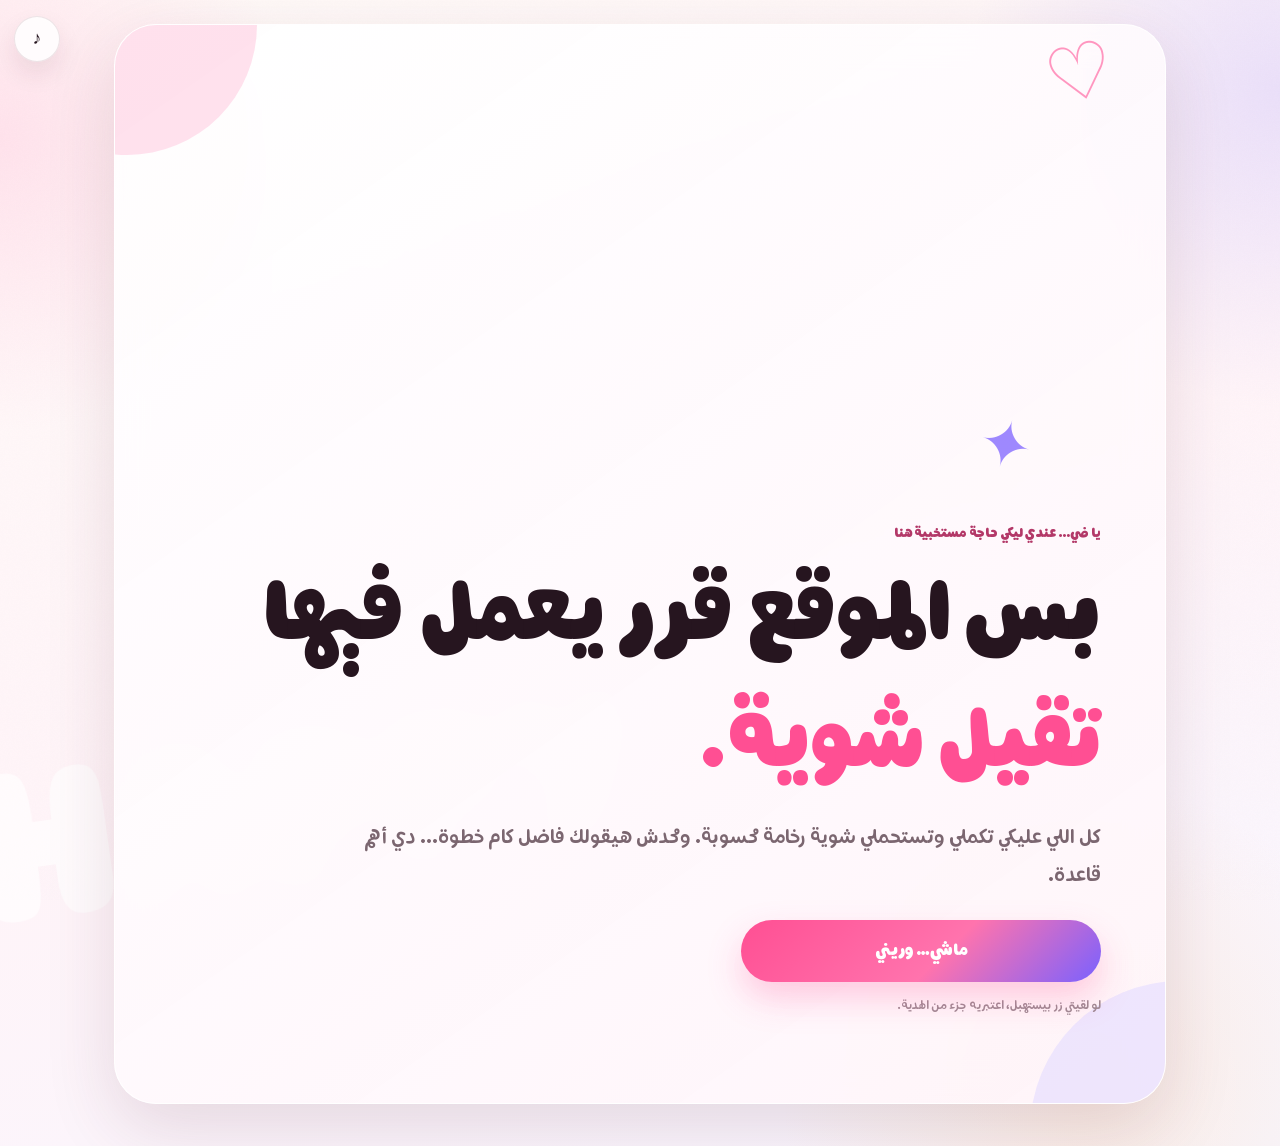
==== surprise.html @ 4a8ea935 "Add standalone birthday surprise website" ====
<!doctype html>
<html lang="ar" dir="rtl">
<head>
<meta charset="utf-8">
<meta name="viewport" content="width=device-width,initial-scale=1,viewport-fit=cover">
<meta name="theme-color" content="#fff8f5">
<title>مفاجأة ضي ✦</title>
<style>

@font-face{font-family:'RabieExact';src:url('[data-uri]') format('truetype');font-weight:300;font-style:normal;font-display:block}

@font-face{font-family:'RabieExact';src:url('[data-uri]') format('truetype');font-weight:700;font-style:normal;font-display:block}
@font-face{font-family:'RabieExact';src:url('[data-uri]') format('truetype');font-weight:600;font-style:normal;font-display:block}
@font-face{font-family:'RabieExact';src:url('[data-uri]') format('truetype');font-weight:800;font-style:normal;font-display:block}
html{scrollbar-width:thin;scrollbar-color:#ff5a98 #f7edf2;scroll-behavior:auto}
::-webkit-scrollbar{width:8px}
::-webkit-scrollbar-track{background:#f7edf2}
::-webkit-scrollbar-thumb{background:linear-gradient(180deg,#ff86b8,#ff4f93 55%,#7a61ff);border-radius:999px;border:2px solid #f7edf2}

:root{--bg:#fff8f6;--paper:rgba(255,255,255,.85);--ink:#26151f;--muted:#7b6670;--line:rgba(81,32,52,.11);--pink:#ff4f93;--pink2:#ff8aba;--berry:#cc2c69;--violet:#7a61ff;--orange:#ffad57;--yellow:#ffd86a;--mint:#9ee7d2;--shadow:0 24px 70px rgba(90,36,58,.14)}
*{box-sizing:border-box}
html{margin:0;min-height:100%;background:var(--bg);color:var(--ink);direction:ltr;scroll-behavior:smooth;scrollbar-width:none;scroll-padding-top:18px}
body{margin:0;min-height:100%;background:var(--bg);color:var(--ink);direction:rtl;font-family:'RabieExact',Tahoma,Arial,sans-serif;overflow-x:hidden;overflow-y:visible;-webkit-font-smoothing:antialiased;font-synthesis:none}
html::-webkit-scrollbar{width:0;height:0}


*{font-family:'RabieExact',Tahoma,Arial,sans-serif}
button,input,textarea{font:inherit;color:inherit}button{border:0}
.app{min-height:100dvh;position:relative;overflow:hidden;background:radial-gradient(circle at 0% 12%,rgba(255,160,200,.26),transparent 18%),radial-gradient(circle at 100% 8%,rgba(126,104,255,.16),transparent 19%),radial-gradient(circle at 85% 95%,rgba(255,182,92,.16),transparent 20%),linear-gradient(160deg,#fffaf8 0%,#fff4f8 52%,#f8f6ff 100%)}
.grain{position:fixed;inset:0;pointer-events:none;opacity:.045;background-image:url("data:image/svg+xml,%3Csvg xmlns='http://www.w3.org/2000/svg' width='160' height='160'%3E%3Cfilter id='n'%3E%3CfeTurbulence type='fractalNoise' baseFrequency='.82' numOctaves='3' stitchTiles='stitch'/%3E%3C/filter%3E%3Crect width='100%25' height='100%25' filter='url(%23n)' opacity='.4'/%3E%3C/svg%3E")}
.confetti{position:fixed;inset:0;pointer-events:none;overflow:hidden;z-index:8}.confetti i{position:absolute;top:-18px;width:12px;height:18px;border-radius:4px;opacity:.92;animation:fall linear forwards}@keyframes fall{to{transform:translate(var(--dx),110vh) rotate(720deg);opacity:0}}
.bgword{position:fixed;left:-2vw;bottom:-1vh;z-index:0;font-size:clamp(82px,16vw,220px);font-weight:800;letter-spacing:0;line-height:.8;color:rgba(255,255,255,.64);transform:rotate(-8deg);pointer-events:none;user-select:none}
.wrap{width:min(1120px,100%);min-height:100dvh;margin:auto;padding:24px clamp(14px,3.2vw,34px) 42px;display:flex;align-items:flex-start;justify-content:center;position:relative;z-index:2}
.sound{position:fixed;left:14px;top:16px;z-index:11;width:46px;height:46px;border-radius:50%;border:1px solid var(--line);background:rgba(255,255,255,.85);box-shadow:0 12px 26px rgba(64,27,45,.09);display:grid;place-items:center;cursor:pointer;font-weight:800;font-size:18px;transition:.2s}.sound:hover{transform:translateY(-2px) rotate(-6deg)}
.card{width:100%;min-height:calc(100dvh - 64px);border:1px solid rgba(255,255,255,.92);border-radius:42px;background:var(--paper);backdrop-filter:blur(18px);box-shadow:var(--shadow);position:relative;overflow:hidden;padding:clamp(26px,5vw,64px);isolation:isolate;transition:background .35s ease,border-color .35s ease,box-shadow .35s ease}
.card:before{content:"";position:absolute;width:260px;height:260px;border-radius:50%;background:var(--blob1,#ffd9e8);left:-118px;top:-130px;opacity:.65;z-index:-1;pointer-events:none}.card:after{content:"";position:absolute;width:300px;height:300px;border-radius:50%;background:var(--blob2,#e4dbff);right:-165px;bottom:-178px;opacity:.68;z-index:-1;pointer-events:none}
.screen{min-height:calc(100dvh - 190px);position:relative;z-index:2;display:flex;flex-direction:column;justify-content:center;animation:in .48s cubic-bezier(.17,.9,.23,1);padding-block:8px;gap:0}.screen>*{max-width:100%}
.screen.finalFlow{justify-content:flex-start}
@keyframes in{from{opacity:0;transform:translateY(18px) scale(.985)}to{opacity:1;transform:none}}
.eyebrow{font-size:13px;font-weight:700;color:#b33868;margin-bottom:14px}.hero,.question,.finalTitle{letter-spacing:0;word-spacing:0}
.hero{font-size:clamp(42px,7vw,82px);line-height:1.35;margin:0 0 20px;max-width:850px;font-weight:800}.hero .pink{color:var(--pink)}.hero-main,.hero-accent{display:block}.hero-accent{margin-top:.2em}
.question{font-size:clamp(30px,5.2vw,58px);line-height:1.34;margin:0 0 14px;max-width:860px;font-weight:800}
.lead,.copy{font-size:clamp(16px,1.9vw,20px);line-height:1.9;color:var(--muted);max-width:760px;margin:0 0 24px}.copy{font-size:16px}.tiny{font-size:12px;color:#9e8a93;line-height:1.9;margin-top:14px}.reaction{min-height:32px;margin-top:14px;font-size:15px;font-weight:700;color:#af3869}
.actions{display:flex;flex-wrap:wrap;gap:10px}.btn{border-radius:999px;min-height:58px;padding:14px 24px;background:#fff;box-shadow:0 12px 26px rgba(82,40,58,.1);cursor:pointer;font-weight:700;transition:.18s;display:inline-flex;align-items:center;justify-content:center;gap:10px;user-select:none}.btn:hover{transform:translateY(-3px) rotate(-.35deg);box-shadow:0 16px 32px rgba(82,40,58,.14)}.btn:active{transform:scale(.98)}.btn.hot{background:linear-gradient(135deg,var(--pink),#ff73ad 56%,var(--violet));color:#fff;box-shadow:0 16px 34px rgba(255,79,147,.27)}.btn.soft{background:#fff1f7}.btn.dark{background:#2c1d24;color:#fff}.btn[disabled]{opacity:.45;cursor:not-allowed;transform:none}.btn.big{min-width:min(360px,100%)}
.sticker{position:absolute;z-index:1;pointer-events:none;user-select:none;font-weight:800;opacity:.76}.s1{left:3%;top:12%;font-size:clamp(45px,6vw,78px);color:#ff77ad;transform:rotate(-14deg)}.s2{right:6%;bottom:9%;font-size:clamp(40px,5vw,66px);color:#8065ff;transform:rotate(15deg)}.s3{left:16%;bottom:6%;font-size:clamp(30px,4vw,52px);color:#ff9b4d;transform:rotate(12deg)}
.choices{display:grid;grid-template-columns:repeat(3,1fr);gap:13px}.choice{min-height:168px;border:1px solid var(--line);border-radius:28px;background:#fff;box-shadow:0 11px 24px rgba(73,39,53,.07);padding:22px;text-align:right;cursor:pointer;transition:.22s;position:relative;overflow:hidden}.choice:hover{transform:translateY(-5px) rotate(var(--tilt));box-shadow:0 17px 30px rgba(73,39,53,.12)}.choice:nth-child(1){--tilt:-1deg}.choice:nth-child(2){--tilt:1deg}.choice:nth-child(3){--tilt:-.5deg}.choice b{display:block;font-size:22px;margin-bottom:8px}.choice span{font-size:13px;line-height:1.7;color:#88737c}.choice:after{content:"";position:absolute;width:90px;height:90px;border-radius:50%;left:-32px;bottom:-35px;background:var(--blob,#ffd9e8)}.choice.selected{outline:3px solid rgba(255,79,147,.22);background:#fff7fb}
.arena{height:330px;border-radius:32px;background:linear-gradient(145deg,#fff7fa,#fff);border:1px dashed rgba(179,54,105,.28);position:relative;overflow:hidden;box-shadow:inset 0 0 0 7px rgba(255,255,255,.52)}.run{position:absolute;left:50%;top:50%;transform:translate(-50%,-50%);min-width:225px;white-space:nowrap}.arena-note{position:absolute;right:18px;bottom:15px;color:#9d8991;font-size:12px}
.trollBox,.sliderCard,.timerCard,.checklist,.typeCard,.galleryBlock,.letter,.heartCounterBox{padding:26px;border:1px solid var(--line);background:#fff;border-radius:30px;box-shadow:0 16px 36px rgba(73,39,53,.08)}
.trollBtn{min-width:260px;transform-origin:center;transition:.2s}
.value{font-size:clamp(62px,11vw,114px);font-weight:800;line-height:1;background:linear-gradient(120deg,var(--berry),var(--violet));-webkit-background-clip:text;color:transparent}.range{width:100%;appearance:none;height:12px;border-radius:999px;background:linear-gradient(90deg,#f0e0e7,var(--pink2),var(--pink));outline:none;margin:18px 0}.range::-webkit-slider-thumb{appearance:none;width:34px;height:34px;border-radius:50%;background:#fff;border:8px solid var(--pink);box-shadow:0 6px 18px rgba(120,45,76,.24)}
.bubbleArena,.heartsArena{height:360px;position:relative;border-radius:32px;border:1px solid var(--line);background:linear-gradient(145deg,#fff,#fff5f9);overflow:hidden}
.bubble,.heartTarget{position:absolute;width:64px;height:64px;border-radius:50%;border:0;cursor:pointer;display:grid;place-items:center;box-shadow:inset -8px -10px 18px rgba(153,20,76,.18),0 9px 22px rgba(224,64,125,.18)}
.bubble{background:radial-gradient(circle at 33% 28%,#fff 0 8%,#ff9ac4 28%,#ff5f9e 64%,#d92f6d 100%);animation:float 2.7s ease-in-out infinite alternate}.bubble:after{content:"";position:absolute;width:15px;height:9px;border-radius:50%;background:rgba(255,255,255,.56);top:13px;left:15px;transform:rotate(-30deg)}
.heartTarget{background:linear-gradient(135deg,#ff6faa,#ff438c);font-size:28px;color:#fff;animation:heartHop 2s ease-in-out infinite alternate}.heartTarget::before{content:"♡"}
@keyframes float{to{transform:translateY(-10px) rotate(5deg)}}@keyframes heartHop{to{transform:translateY(-12px) rotate(-8deg)}}
.tapCount{font-size:clamp(68px,11vw,120px);font-weight:800;color:var(--pink);line-height:1}.heartTap{min-height:86px;padding-inline:34px;font-size:22px}
.boxes{display:grid;grid-template-columns:repeat(4,1fr);gap:13px}.giftbox{min-height:160px;border:1px solid var(--line);border-radius:26px;background:#fff;cursor:pointer;box-shadow:0 12px 26px rgba(73,39,53,.08);position:relative;transition:.2s;overflow:hidden}.giftbox:hover{transform:translateY(-5px) rotate(var(--r))}.giftbox:nth-child(1){--r:-1deg}.giftbox:nth-child(2){--r:1.3deg}.giftbox:nth-child(3){--r:-1.5deg}.giftbox:nth-child(4){--r:.8deg}.giftbox:before{content:"";position:absolute;width:22px;top:0;bottom:0;left:50%;transform:translateX(-50%);background:var(--rib,#ff7cad)}.giftbox:after{content:"";position:absolute;height:22px;left:0;right:0;top:45%;background:var(--rib,#ff7cad)}.giftbox b{position:absolute;z-index:2;left:0;right:0;bottom:15px;text-align:center;font-size:15px}.giftbox.open{opacity:.5;transform:scale(.97)}
.timerCard{text-align:center}.timerNum{font-size:clamp(76px,13vw,132px);font-weight:800;line-height:1;color:var(--pink)}.timerLine{height:10px;background:#f0e3e8;border-radius:999px;overflow:hidden;margin:20px 0}.timerFill{height:100%;width:0;background:linear-gradient(90deg,var(--pink),var(--violet));border-radius:inherit;transition:width .1s linear}
.checkListItem{display:flex;gap:12px;align-items:flex-start;padding:14px 0;border-bottom:1px dashed rgba(98,51,72,.12)}.checkListItem:last-child{border-bottom:0}.checkListItem input{margin-top:5px;accent-color:var(--pink)}
.cakeWrap{display:grid;grid-template-columns:1.1fr .9fr;gap:22px;align-items:center}.cake{height:330px;position:relative;display:grid;place-items:end center;padding-bottom:35px}.plate{position:absolute;bottom:28px;width:285px;height:24px;border-radius:50%;background:#d9c8ff;box-shadow:0 10px 18px rgba(117,86,195,.18)}.layer{position:absolute;left:50%;transform:translateX(-50%);border-radius:28px}.l1{bottom:44px;width:260px;height:88px;background:#ffc8da}.l2{bottom:112px;width:212px;height:76px;background:#ff97bd}.icing{position:absolute;bottom:171px;width:220px;height:32px;border-radius:0 0 20px 20px;background:#fff;box-shadow:0 9px 20px rgba(0,0,0,.04)}.candles{position:absolute;bottom:182px;display:flex;gap:20px}.candle{width:22px;height:72px;border-radius:12px;background:linear-gradient(#fff,#ffe6ef);border:1px solid rgba(103,56,76,.1);position:relative;cursor:pointer}.candle:before{content:"";position:absolute;top:0;bottom:0;left:50%;width:3px;background:#ff7fae;transform:translateX(-50%)}.flame{position:absolute;top:-23px;left:50%;transform:translateX(-50%);width:18px;height:24px;background:radial-gradient(circle at 50% 35%,#fff3b1 0 18%,#ffb64f 33%,#ff7a3b 76%);clip-path:path('M9 0 C15 5 18 13 9 24 C0 13 3 5 9 0');filter:drop-shadow(0 0 8px rgba(255,163,61,.5))}.candle.out .flame{opacity:0}
.fakeFinal,.holdWrap{text-align:center}.gotcha{font-size:clamp(42px,7vw,88px);font-weight:800;line-height:1.34}.fakeStamp{display:inline-block;background:#fff1f7;border:1px dashed rgba(176,56,105,.35);padding:10px 16px;border-radius:999px;color:#b03869;font-size:13px;font-weight:700;margin-bottom:16px}
.memory{display:grid;grid-template-columns:repeat(4,minmax(0,1fr));gap:14px;max-width:820px}
.mem{aspect-ratio:1;min-height:126px;border-radius:26px;cursor:pointer;perspective:900px;background:transparent;border:0;padding:0;display:block;position:relative;isolation:isolate}
.memInner{position:relative;display:block;width:100%;height:100%;min-height:126px;transform-style:preserve-3d;transition:transform .5s cubic-bezier(.2,.8,.2,1)}
.mem.flip .memInner,.mem.done .memInner{transform:rotateY(180deg)}
.memFace{position:absolute;inset:0;border-radius:26px;display:grid;place-items:center;backface-visibility:hidden;-webkit-backface-visibility:hidden;font-size:38px;font-weight:800;border:1.5px solid rgba(194,77,125,.18);box-shadow:0 14px 30px rgba(73,39,53,.11),inset 0 0 0 1px rgba(255,255,255,.72)}
.memFront{background:linear-gradient(145deg,#fff,#fff0f6 64%,#f2edff);color:#8d315b}
.memFront:after{content:'';position:absolute;inset:9px;border-radius:19px;border:1px dashed rgba(255,79,147,.22);pointer-events:none}
.memBack{background:linear-gradient(145deg,#fff0f7,#f0ecff);transform:rotateY(180deg);color:var(--pink);border-color:rgba(122,97,255,.2)}
.mem:hover .memInner{filter:drop-shadow(0 12px 16px rgba(112,53,78,.12))}.mem.done{opacity:.82}
.holdTrack{width:min(460px,100%);height:18px;border-radius:999px;background:#f1e4ea;overflow:hidden;margin:0 auto 18px}.holdFill{height:100%;width:0;border-radius:inherit;background:linear-gradient(90deg,var(--pink),var(--violet));transition:width .05s linear}
.envelopes{display:grid;grid-template-columns:repeat(3,1fr);gap:13px}.envelope{min-height:180px;border-radius:28px;border:1px solid var(--line);background:#fff;box-shadow:0 12px 28px rgba(73,39,53,.08);cursor:pointer;position:relative;overflow:hidden;padding:18px}.envelope:before,.envelope:after{content:"";position:absolute;left:0;right:0;margin:auto;width:82%;height:82%;border:1px solid rgba(125,80,101,.1);transform:rotate(45deg);top:54px}.envelope b{position:absolute;inset:auto 18px 18px 18px;font-size:17px}.envelope.open{opacity:.58}
.typeCard input{width:100%;height:58px;border-radius:16px;border:1px solid rgba(100,60,80,.14);padding:0 16px;background:#fff8fb;outline:none;font-size:18px;margin-bottom:12px}.typeCard input:focus{border-color:rgba(255,79,147,.45);box-shadow:0 0 0 4px rgba(255,79,147,.08)}
.finalTitle{font-size:clamp(44px,7vw,86px);line-height:1.42;margin:0 0 16px;font-weight:800}.finalTitle span{color:var(--pink)}
.letter{max-width:760px}.letter p{margin:0;font-size:clamp(17px,2vw,22px);line-height:1.95;color:#43313a}.galleryTitle{margin:28px 0 14px;font-size:clamp(26px,3vw,38px);font-weight:800}
.galleryGrid{display:grid;grid-template-columns:repeat(12,1fr);gap:12px}.shot{grid-column:span 4;position:relative;border-radius:26px;overflow:hidden;border:1px solid rgba(255,255,255,.8);background:#fff;box-shadow:0 16px 30px rgba(73,39,53,.1);cursor:pointer}.shot.wide{grid-column:span 6}.shot.tall img{aspect-ratio:3/5}.shot img{display:block;width:100%;aspect-ratio:4/5;object-fit:cover}.shot span{position:absolute;left:12px;bottom:12px;background:rgba(255,255,255,.85);backdrop-filter:blur(10px);padding:6px 10px;border-radius:999px;font-size:12px;font-weight:700;color:#b03869}
.ribbon{text-transform:uppercase;letter-spacing:.18em;color:#cc95a9;font-size:14px;margin-top:18px}.again{margin-top:18px}
.lightbox{position:fixed;inset:0;background:rgba(26,12,19,.76);backdrop-filter:blur(7px);display:none;align-items:center;justify-content:center;z-index:20;padding:20px}.lightbox.show{display:flex}.lightboxCard{position:relative;max-width:min(94vw,980px);max-height:90vh}.lightbox img{max-width:100%;max-height:90vh;border-radius:24px;display:block;box-shadow:0 25px 70px rgba(0,0,0,.35)}.lightbox .close,.lightbox .nav{position:absolute;top:14px;width:46px;height:46px;border-radius:50%;background:rgba(255,255,255,.9);display:grid;place-items:center;cursor:pointer;box-shadow:0 10px 25px rgba(0,0,0,.16)}.lightbox .close{right:14px}.lightbox .nav.prev{right:74px}.lightbox .nav.next{right:130px}
.toast{position:fixed;left:50%;top:18px;transform:translateX(-50%) translateY(-10px);background:#2a1d24;color:#fff;padding:12px 18px;border-radius:999px;font-size:14px;box-shadow:0 10px 30px rgba(44,24,34,.22);opacity:0;pointer-events:none;transition:.24s;z-index:25}.toast.show{opacity:1;transform:translateX(-50%) translateY(0)}

/* كل مرحلة لها شخصية بصرية مختلفة بدل كارت واحد مكرر */
.card.scene-intro{--blob1:#ffd2e3;--blob2:#e6ddff;background:linear-gradient(145deg,rgba(255,255,255,.91),rgba(255,245,250,.88));}
.card.scene-choice{--blob1:#ffe6b8;--blob2:#ffd7e8;background:linear-gradient(155deg,#fffdf8,#fff7f1 58%,#fff3f8)}
.card.scene-runaway{--blob1:#dfe9ff;--blob2:#e8dfff;background-image:radial-gradient(rgba(122,97,255,.11) 1.2px,transparent 1.2px),linear-gradient(145deg,#fbfbff,#f7f3ff);background-size:18px 18px,auto}
.card.scene-troll{--blob1:#ffd4e5;--blob2:#ffdca8;background:linear-gradient(145deg,#fff8fb,#fff9ef)}
.card.scene-hype{--blob1:#e3d8ff;--blob2:#ffd0e2;background:linear-gradient(145deg,#fbf8ff,#fff4fa)}
.card.scene-bubbles{--blob1:#ccefff;--blob2:#f2dfff;background:linear-gradient(180deg,#f3fbff,#fff7fb)}
.card.scene-heart{--blob1:#ffc4dc;--blob2:#ffe6ef;background:repeating-linear-gradient(135deg,rgba(255,79,147,.035) 0 16px,transparent 16px 34px),linear-gradient(#fff8fb,#fff)}
.card.scene-gifts{--blob1:#ffe4a8;--blob2:#cfeede;background:linear-gradient(145deg,#fffdf4,#fff9ef)}
.card.scene-wait{--blob1:#1f2a55;--blob2:#6d4bc2;background:linear-gradient(145deg,#16142a,#26214a 58%,#34245b);border-color:rgba(255,255,255,.13);box-shadow:0 28px 80px rgba(30,18,58,.3)}
.card.scene-wait .eyebrow,.card.scene-wait .question,.card.scene-wait .copy,.card.scene-wait .reaction{color:#fff}.card.scene-wait .copy{opacity:.73}.card.scene-wait .timerCard{background:rgba(255,255,255,.09);border-color:rgba(255,255,255,.12);box-shadow:none}.card.scene-wait .timerLine{background:rgba(255,255,255,.15)}
.card.scene-form{--blob1:#f6d9b6;--blob2:#f5d6e5;background:linear-gradient(#fffdf8,#fffaf4);background-size:100% 34px;background-image:linear-gradient(rgba(205,146,168,.09) 1px,transparent 1px)}
.card.scene-cake{--blob1:#ffd2dc;--blob2:#fff0bd;background:linear-gradient(150deg,#fff8f3,#fff5f7)}
.card.scene-fake{--blob1:#ff81b2;--blob2:#8d75ff;background:linear-gradient(135deg,#281326,#45214c 48%,#31215b);color:#fff}.card.scene-fake .lead,.card.scene-fake .tiny,.card.scene-fake .gotcha{color:#fff}.card.scene-fake .fakeStamp{background:rgba(255,255,255,.1);border-color:rgba(255,255,255,.28);color:#ffd2e5}
.card.scene-scratch{--blob1:#ffd77a;--blob2:#ffb7d2;background:linear-gradient(145deg,#fff9e9,#fff4f8)}
.card.scene-memory{--blob1:#d8f4e9;--blob2:#e1dcff;background:linear-gradient(145deg,#f7fffc,#faf8ff)}
.card.scene-lock{--blob1:#61436e;--blob2:#263a65;background:linear-gradient(145deg,#1d1627,#2b2038 55%,#1d2740);color:#fff}.card.scene-lock .question,.card.scene-lock .copy,.card.scene-lock .reaction,.card.scene-lock .eyebrow{color:#fff}.card.scene-lock .copy{opacity:.75}.card.scene-lock .typeCard{background:rgba(255,255,255,.09);border-color:rgba(255,255,255,.14);box-shadow:none}.card.scene-lock .typeCard input{background:rgba(255,255,255,.92)}
.card.scene-hold{--blob1:#c7f0e2;--blob2:#d8e5ff;background:linear-gradient(145deg,#f4fffb,#f7f8ff)}
.card.scene-mail{--blob1:#ffe7bd;--blob2:#f7d8e7;background:linear-gradient(145deg,#fffdf7,#fff8f5)}
.card.scene-almost{--blob1:#f9d7ff;--blob2:#ffd2df;background:radial-gradient(circle at 50% 42%,rgba(255,255,255,.98),rgba(255,242,248,.92) 46%,rgba(239,231,255,.9))}
.card.scene-final{--blob1:#ffd0e1;--blob2:#fff0bd;background:linear-gradient(155deg,#fffdf9,#fff7fa 55%,#faf6ff)}
.scene-choice .choices{transform:rotate(-.35deg)}
.scene-gifts .boxes{perspective:900px}.scene-gifts .giftbox{transform-style:preserve-3d}
.scene-form .checklist{max-width:780px;background:rgba(255,255,255,.78)}
.scene-lock .eyebrow{color:#ff9fc4}
.scene-final .letter{border-inline-start:5px solid #ff75aa}

.scratchWrap{max-width:760px;position:relative;border-radius:30px;overflow:hidden;box-shadow:0 18px 42px rgba(86,43,59,.13);border:1px solid rgba(103,58,77,.11);background:#fff}
.scratchSecret{min-height:260px;display:grid;place-items:center;text-align:center;padding:30px;background:linear-gradient(145deg,#fff,#fff3f7)}
.scratchSecret b{display:block;font-size:clamp(34px,6vw,68px);line-height:1.3;color:#ff4f93}.scratchSecret span{display:block;margin-top:10px;color:#7b6670}
.scratchCanvas{position:absolute;inset:0;width:100%;height:100%;touch-action:none;cursor:crosshair}
.scratchActions{margin-top:16px}.scratchActions .btn{opacity:0;transform:translateY(8px);pointer-events:none;transition:.25s}.scratchActions.ready .btn{opacity:1;transform:none;pointer-events:auto}

.scene-bubbles .bubbleArena{background:linear-gradient(180deg,#eafaff,#fff7fb);box-shadow:inset 0 0 50px rgba(91,190,232,.08)}
.scene-memory .memory{margin-top:10px}.scene-memory .memFront{background:linear-gradient(145deg,#fff,#eefaf6 60%,#f4f1ff)}
.scene-mail .envelope{background:linear-gradient(145deg,#fff,#fff8f0)}


/* V10 — منع أي تداخل + تحديات جديدة */
.card{contain:layout paint;overflow:hidden}
.screen{width:100%;isolation:isolate}
.screen>*{position:relative;z-index:2}
.actions{position:relative;z-index:5}
.btn{touch-action:manipulation}
.challengePanel{padding:26px;border-radius:30px;border:1px solid var(--line);background:rgba(255,255,255,.9);box-shadow:0 16px 38px rgba(73,39,53,.09);max-width:820px}
.doorGrid{display:grid;grid-template-columns:repeat(4,1fr);gap:12px}.door{min-height:190px;border-radius:28px;background:linear-gradient(145deg,#fff,#fff3f8);border:1px solid var(--line);box-shadow:0 14px 28px rgba(73,39,53,.08);cursor:pointer;position:relative;overflow:hidden;transition:.2s}.door:hover{transform:translateY(-5px) rotate(var(--r))}.door:nth-child(1){--r:-1deg}.door:nth-child(2){--r:1deg}.door:nth-child(3){--r:-.6deg}.door:nth-child(4){--r:.7deg}.door:before{content:"";position:absolute;inset:20px;border:2px solid rgba(255,79,147,.14);border-radius:18px}.door b{position:absolute;inset:auto 12px 18px;font-size:20px}.door.used{opacity:.42;transform:scale(.97)}
.sequenceHint{display:flex;gap:8px;flex-wrap:wrap;margin:8px 0 18px}.seqDot{padding:8px 12px;border-radius:999px;background:#fff;border:1px solid var(--line);font-weight:700}.seqButtons{display:grid;grid-template-columns:repeat(4,1fr);gap:12px}.seqBtn{min-height:88px;border-radius:24px;cursor:pointer;box-shadow:0 12px 24px rgba(57,31,43,.09);font-weight:800;font-size:18px;transition:.18s}.seqBtn:hover{transform:translateY(-3px)}.seq-pink{background:#ff74ac;color:#fff}.seq-violet{background:#8065ff;color:#fff}.seq-gold{background:#ffd45c}.seq-mint{background:#9ee6d1}.seqBtn.hit{outline:5px solid rgba(255,255,255,.8);transform:scale(.96)}
.catchArena{height:360px;border-radius:30px;border:1px dashed rgba(122,97,255,.25);background:radial-gradient(circle at 30% 20%,rgba(255,255,255,.95),rgba(245,241,255,.92));position:relative;overflow:hidden}.catchStar{position:absolute;width:72px;height:72px;border-radius:50%;display:grid;place-items:center;background:linear-gradient(135deg,#ff7caf,#8268ff);color:#fff;font-size:32px;cursor:pointer;box-shadow:0 15px 32px rgba(114,80,221,.26);transition:left .16s ease,top .16s ease,transform .15s ease}.catchStar:active{transform:scale(.9)}
.dontBox{padding:30px;border-radius:30px;background:linear-gradient(145deg,#2a1730,#3a2454);color:#fff;max-width:720px;box-shadow:0 20px 45px rgba(38,22,52,.25)}.dontBtn{width:100%;min-height:86px;border-radius:22px;background:#ff4f93;color:#fff;font-size:21px;font-weight:800;cursor:pointer}.dontTimer{font-size:clamp(58px,10vw,108px);font-weight:800;line-height:1;margin:4px 0 18px;color:#ffd66c}.dontGo{display:none;margin-top:14px}.dontGo.show{display:inline-flex}
.captchaGrid{display:grid;grid-template-columns:repeat(3,1fr);gap:10px;max-width:650px}.captchaTile{min-height:100px;border-radius:22px;border:1px solid var(--line);background:#fff;box-shadow:0 10px 20px rgba(73,39,53,.07);font-size:34px;cursor:pointer;transition:.18s}.captchaTile:hover{transform:translateY(-3px)}.captchaTile.selected{background:#fff0f7;outline:3px solid rgba(255,79,147,.26)}.captchaTile.wrong{animation:shake .28s ease}@keyframes shake{25%{transform:translateX(5px)}50%{transform:translateX(-5px)}75%{transform:translateX(3px)}}
.reverseChoices{display:flex;gap:12px;flex-wrap:wrap}.reverseBtn{min-width:220px}
.musicCard{margin:24px 0;padding:20px 22px;border-radius:26px;background:linear-gradient(135deg,#281c31,#3c2850);color:#fff;display:flex;align-items:center;gap:16px;justify-content:space-between;box-shadow:0 16px 38px rgba(45,26,58,.2)}.musicInfo{min-width:0}.musicInfo b{display:block;font-size:18px;margin-bottom:3px}.musicInfo span{font-size:12px;opacity:.7}.musicToggle{flex:0 0 auto;width:52px;height:52px;border-radius:50%;background:#fff;color:#3b254d;cursor:pointer;font-size:18px;display:grid;place-items:center}.musicFallback{display:none;margin-top:10px;font-size:12px;color:#ffbfd8}.musicFallback.show{display:block}
.card.scene-doors{--blob1:#ffd1e3;--blob2:#fff0b7;background:linear-gradient(145deg,#fff9f4,#fff5fa)}
.card.scene-sequence{--blob1:#d8d4ff;--blob2:#c9f0e4;background:linear-gradient(145deg,#f8f7ff,#f4fffb)}
.card.scene-catch{--blob1:#e6d9ff;--blob2:#ffd1e6;background:radial-gradient(circle at 80% 20%,rgba(123,97,255,.09),transparent 30%),linear-gradient(#fbf9ff,#fff7fb)}
.card.scene-dont{--blob1:#50396a;--blob2:#ff6ba5;background:linear-gradient(145deg,#1e1628,#30203d);color:#fff}.card.scene-dont .question,.card.scene-dont .copy,.card.scene-dont .eyebrow,.card.scene-dont .reaction{color:#fff}.card.scene-dont .copy{opacity:.74}
.card.scene-captcha{--blob1:#c9f0e4;--blob2:#ffd2e1;background:linear-gradient(145deg,#f6fffb,#fff7fa)}
@media(max-width:820px){.doorGrid,.seqButtons{grid-template-columns:repeat(2,1fr)}.captchaGrid{grid-template-columns:repeat(3,1fr)}.catchArena{height:320px}.musicCard{align-items:flex-start}.challengePanel{padding:20px}}
@media(max-width:520px){.door{min-height:145px}.captchaTile{min-height:82px}.catchArena{height:290px}.reverseChoices{display:grid;grid-template-columns:1fr;width:100%}.reverseBtn{min-width:0;width:100%}.musicCard{padding:17px}.musicInfo b{font-size:16px}}

@media (max-width:820px){.choices,.boxes,.envelopes{grid-template-columns:1fr}.cakeWrap{grid-template-columns:1fr}.memory{grid-template-columns:repeat(4,minmax(0,1fr));gap:10px}.galleryGrid{grid-template-columns:repeat(2,1fr)}.shot,.shot.wide{grid-column:span 1}.wrap{padding-top:72px;padding-inline:12px}.screen{min-height:auto;padding-block:18px}.question,.hero,.finalTitle{text-wrap:balance}.card{border-radius:34px}.sound{left:10px;top:10px}}
@media (max-width:560px){.card{padding:24px 18px 32px;min-height:calc(100dvh - 86px);border-radius:28px}.screen{min-height:auto;padding-block:14px}.hero{font-size:clamp(36px,10vw,54px);line-height:1.42}.question{font-size:clamp(28px,8vw,42px);line-height:1.42}.finalTitle{font-size:clamp(38px,10vw,56px);line-height:1.5}.lead,.copy{font-size:15px;line-height:1.95}.memory{grid-template-columns:repeat(2,minmax(0,1fr));gap:10px}.mem,.memInner{min-height:132px}.memFace{font-size:34px}.sound{width:42px;height:42px}.galleryGrid{grid-template-columns:1fr}.shot img,.shot.tall img{aspect-ratio:4/5}}

.miniChoices{display:grid;grid-template-columns:repeat(3,minmax(0,1fr));gap:12px;margin:24px 0}.miniChoice{min-height:135px;border:1px solid var(--line);border-radius:22px;background:linear-gradient(150deg,#fff,#fff3f8);padding:18px 12px;display:flex;flex-direction:column;justify-content:center;gap:9px;cursor:pointer;box-shadow:0 10px 24px rgba(73,39,53,.07);transition:.2s}.miniChoice:hover,.miniChoice.selected{transform:translateY(-3px);border-color:#ff8aba}.miniChoice b{font-size:19px}.miniChoice span{font-size:13px;color:var(--muted);line-height:1.6}.wishStars{display:flex;justify-content:center;gap:14px;margin:28px auto}.wishStar{width:76px;height:76px;border-radius:24px;background:#fff1c9;color:#c38923;font-size:40px;cursor:pointer;box-shadow:0 10px 24px rgba(73,39,53,.08);transition:.2s}.wishStar:hover{transform:translateY(-5px) rotate(-8deg)}.wishStar.selected{background:linear-gradient(145deg,#ffda77,#ffad57);color:white;transform:scale(.94)}.tinyLetter{max-width:560px;margin:28px auto 0;padding:28px;border:1px solid var(--line);border-radius:28px;background:linear-gradient(145deg,#fffdf5,#fff2f7);text-align:center;box-shadow:0 16px 38px rgba(73,39,53,.08)}.tinyLetterBody p{font-size:18px;line-height:1.9;color:var(--ink)}.tinyLetterBody[hidden]{display:none}
@media(max-width:650px){.miniChoices{grid-template-columns:1fr}.miniChoice{min-height:92px}.wishStars{gap:8px}.wishStar{width:62px;height:62px;border-radius:19px;font-size:32px}.tinyLetter{padding:20px}}

.daiGift{margin:24px 0;padding:22px clamp(16px,4vw,30px);border:1px solid rgba(204,44,105,.14);border-radius:28px;background:linear-gradient(135deg,#fffaf4,#fff0f6 62%,#f5f1ff);text-align:center;box-shadow:0 14px 34px rgba(90,36,58,.08)}.daiGift p{margin:8px auto 18px;max-width:650px;color:var(--muted);font-size:16px;line-height:1.8}.daiGiftLink{display:inline-flex;align-items:center;justify-content:center;min-height:52px;padding:0 26px;border-radius:999px;color:white;text-decoration:none;font-weight:800;background:linear-gradient(100deg,var(--pink),var(--violet));box-shadow:0 12px 24px rgba(221,61,128,.22);transition:transform .2s,filter .2s}.daiGiftLink:hover{transform:translateY(-2px);filter:saturate(1.15)}
</style>
<script>
(function(){
  document.documentElement.classList.add('fonts-loading');
  Promise.race([document.fonts.ready,new Promise(r=>setTimeout(r,1200))]).then(()=>document.documentElement.classList.remove('fonts-loading'));
})();
</script>
</head>
<body>
<div class="app"><div class="grain"></div><div class="bgword">HAPPY</div><div class="confetti"></div><div class="toast"></div><button class="sound" aria-label="تشغيل أو إيقاف الصوت">♪</button><div class="wrap"><main class="card"></main></div></div>
<audio id="finalAudio" preload="none" src="[data-uri]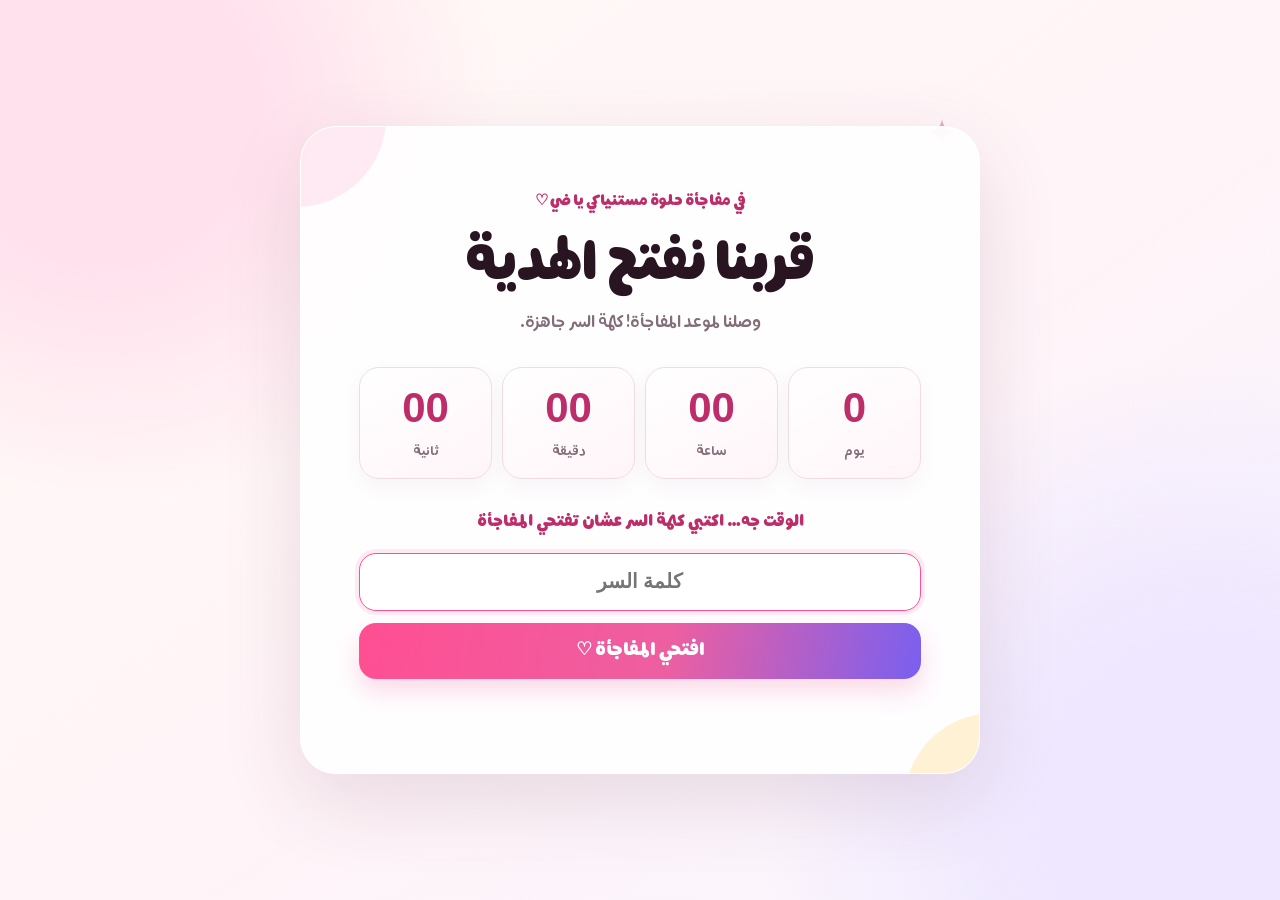
